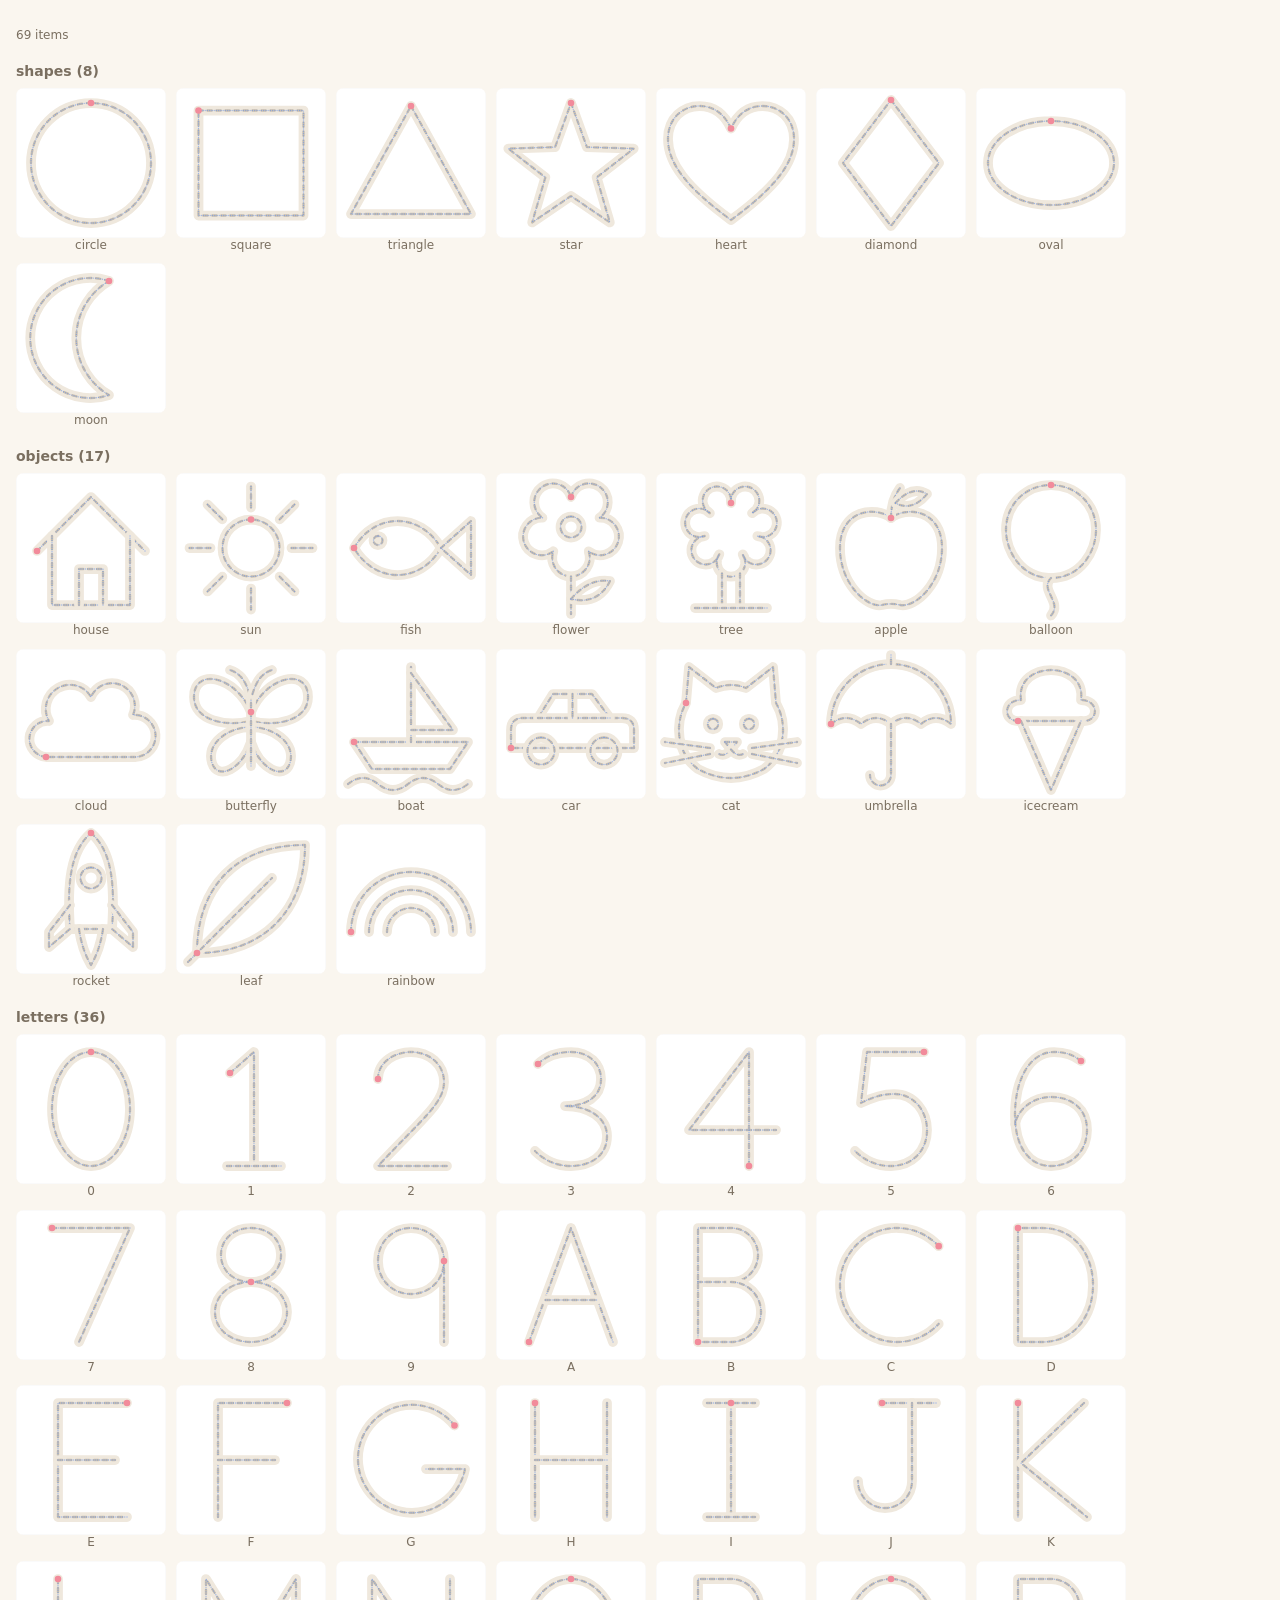
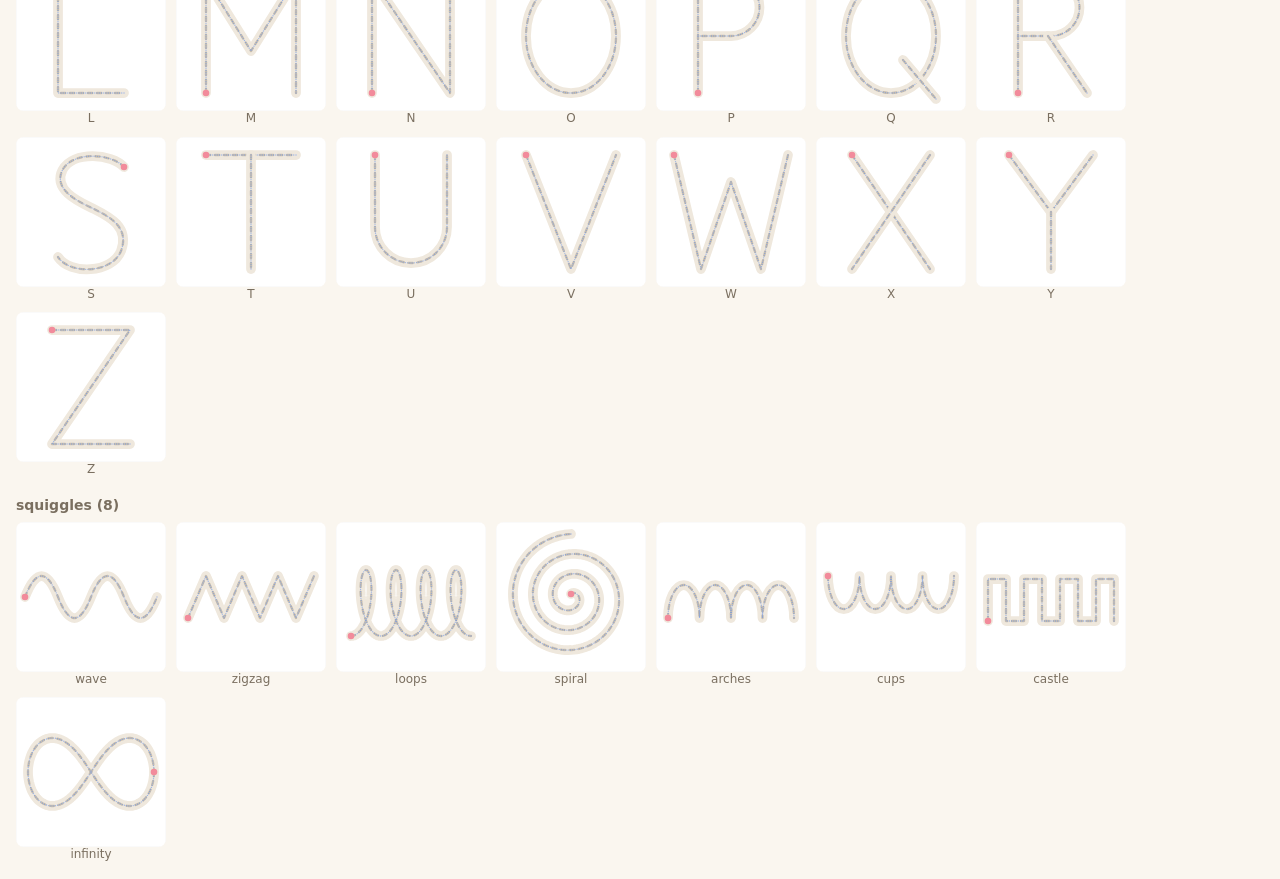
==== dev/gallery.html @ 2505b3d6 "Quiet Trace: a calm, featureless tracing game for iPad Pick a colour, then trace an endless, gently " ====
<!doctype html>
<html lang="en">
<head>
<meta charset="utf-8">
<meta name="viewport" content="width=device-width, initial-scale=1">
<title>Quiet Trace gallery</title>
<style>
  body { margin: 0; padding: 16px; background: #FAF6EF; font: 12px/1.3 system-ui, sans-serif; color: #7a6f60; }
  h2 { margin: 18px 0 8px; font-size: 14px; font-weight: 600; }
  .grid { display: flex; flex-wrap: wrap; gap: 10px; }
  figure { margin: 0; text-align: center; }
  canvas { background: #fff; border-radius: 8px; display: block; }
</style>
</head>
<body>
<p id="count"></p>
<div id="out"></div>
<script src="../shapes.js"></script>
<script>
  // Development only: every item with its track, dashed guide, sample points and start dot.
  const SIZE = +(new URLSearchParams(location.search).get('size') || 150), DPR = window.devicePixelRatio || 1;
  const only = new URLSearchParams(location.search).get('cat');
  let n = 0;
  for (const [cat, group] of Object.entries(QT.items)) {
    const h = document.createElement('h2');
    h.textContent = `${cat} (${Object.keys(group).length})`;
    const grid = document.createElement('div');
    grid.className = 'grid';
    out.append(h, grid);
    if (only && only !== cat) { h.remove(); grid.remove(); continue; }
    for (const [name, d] of Object.entries(group)) {
      n++;
      const fig = document.createElement('figure');
      const cv = document.createElement('canvas');
      cv.width = cv.height = SIZE * DPR;
      cv.style.width = cv.style.height = SIZE + 'px';
      const cap = document.createElement('figcaption');
      cap.textContent = name;
      fig.append(cv, cap);
      grid.append(fig);
      const ctx = cv.getContext('2d');
      ctx.setTransform(DPR * SIZE / 100, 0, 0, DPR * SIZE / 100, 0, 0);
      ctx.strokeStyle = '#eee'; ctx.lineWidth = 0.4; ctx.strokeRect(0, 0, 100, 100);
      ctx.lineCap = 'round'; ctx.lineJoin = 'round';
      const subs = QT.measure(d, 1.5);
      for (const s of subs) {
        const p = new Path2D(s.d);
        ctx.strokeStyle = '#EFE8DD'; ctx.lineWidth = 6.5; ctx.stroke(p);
        ctx.strokeStyle = '#C9BFB0'; ctx.lineWidth = 1.6; ctx.setLineDash([2.8, 3.2]); ctx.stroke(p); ctx.setLineDash([]);
        ctx.fillStyle = 'rgba(91,141,239,.55)';
        for (const q of s.pts) { ctx.beginPath(); ctx.arc(q.x, q.y, 0.45, 0, 7); ctx.fill(); }
      }
      const s0 = subs[0].pts[0];
      ctx.fillStyle = '#F28B9B'; ctx.beginPath(); ctx.arc(s0.x, s0.y, 2.2, 0, 7); ctx.fill();
    }
  }
  count.textContent = `${n} items`;
</script>
</body>
</html>
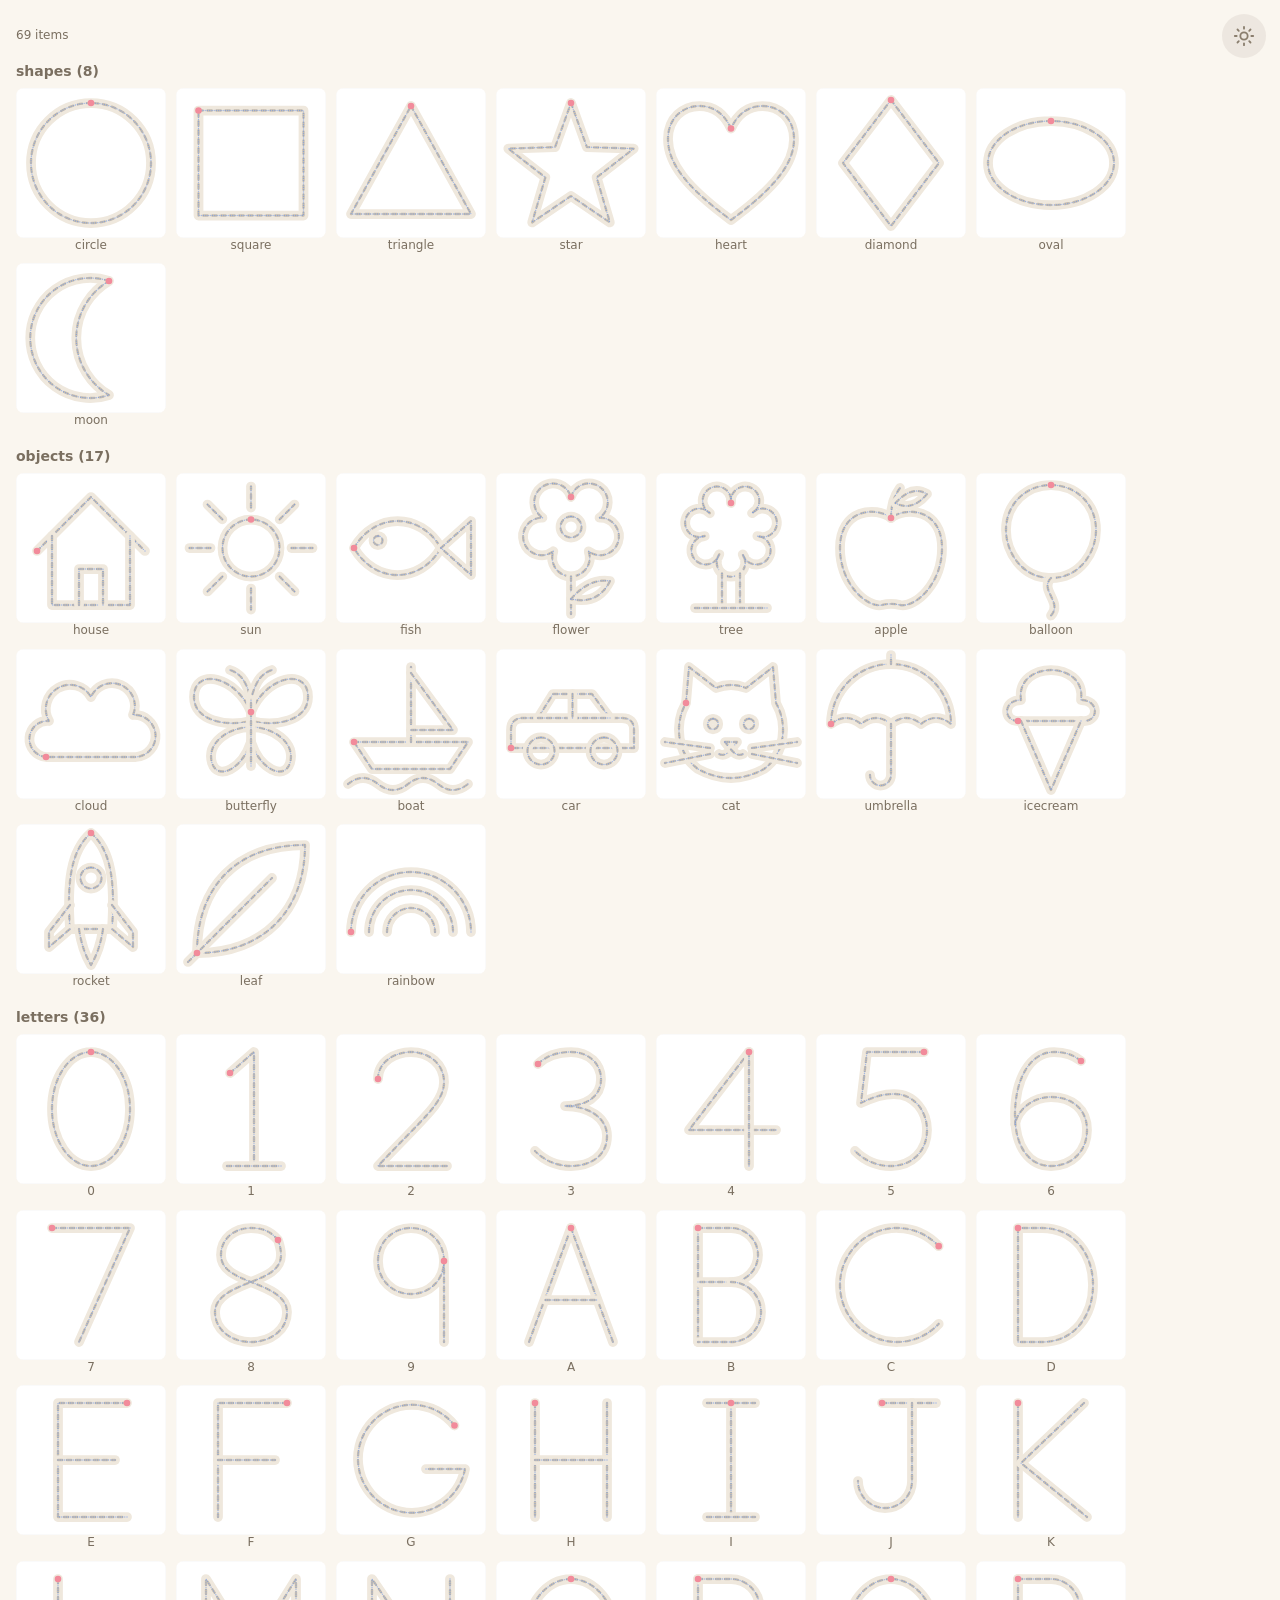
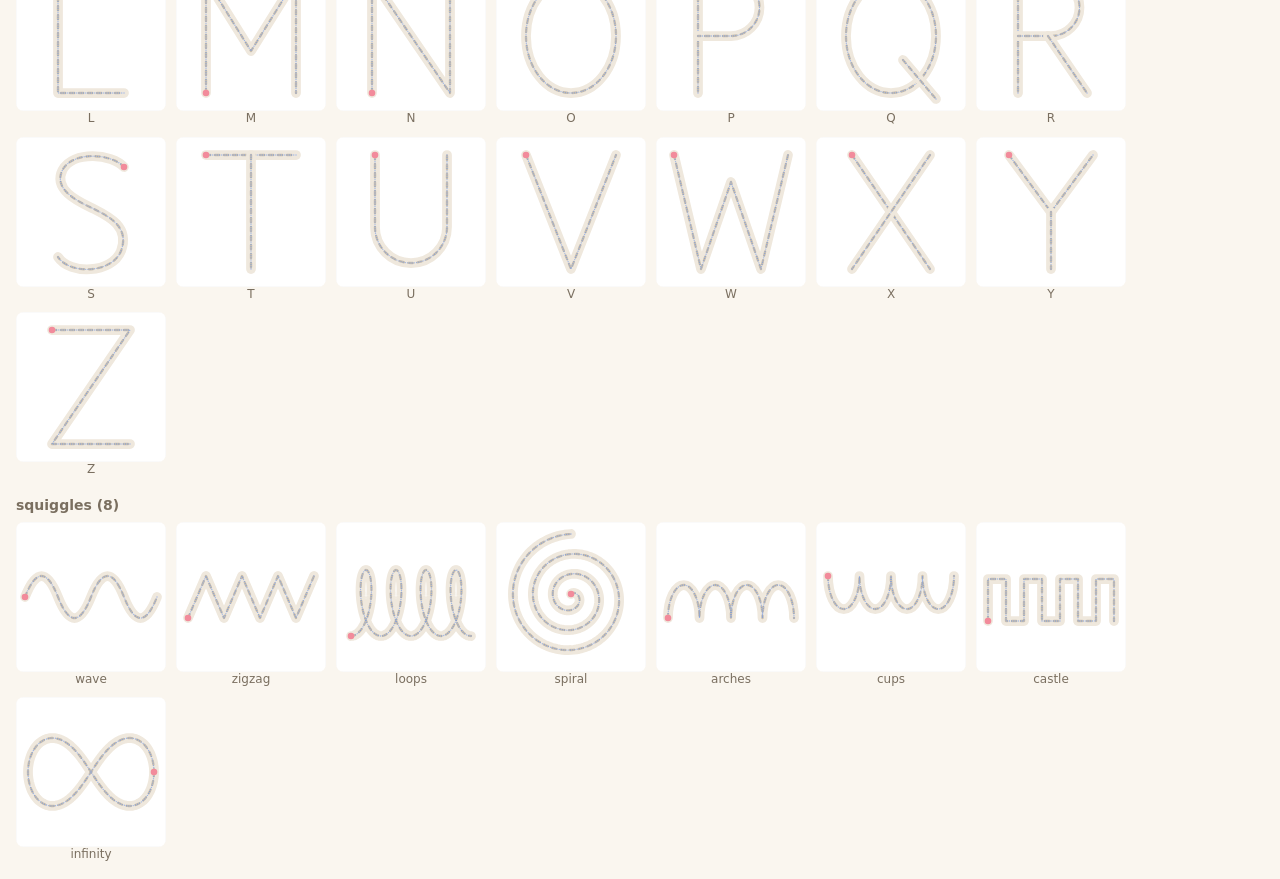
==== commit 9f32b7d1: "Add dark mode to the dev gallery Same palette and qt-theme storage key as the app, with a corner tog" ====
--- a/dev/gallery.html
+++ b/dev/gallery.html
@@ -4,15 +4,44 @@
 <meta charset="utf-8">
 <meta name="viewport" content="width=device-width, initial-scale=1">
 <title>Quiet Trace gallery</title>
+<script>
+// Same theme rule as the app: saved choice, else the system's.
+(function () {
+  var t = 'light';
+  try {
+    t = localStorage.getItem('qt-theme');
+    if (t !== 'light' && t !== 'dark') t = matchMedia('(prefers-color-scheme: dark)').matches ? 'dark' : 'light';
+  } catch (_) { /* storage blocked: stay light */ }
+  document.documentElement.dataset.theme = t;
+})();
+</script>
 <style>
-  body { margin: 0; padding: 16px; background: #FAF6EF; font: 12px/1.3 system-ui, sans-serif; color: #7a6f60; }
+  :root {
+    color-scheme: light;
+    --paper: #FAF6EF; --text: #7a6f60; --card: #fff; --frame: #eee; --track: #EFE8DD; --dash: #C9BFB0;
+    --toggle-fg: #8A7E6E; --toggle-bg: rgba(90, 70, 50, .08);
+  }
+  :root[data-theme="dark"] {
+    color-scheme: dark;
+    --paper: #1E1A16; --text: #B5AA9A; --card: #26211C; --frame: #3A332B; --track: #2D2721; --dash: #6B6054;
+    --toggle-fg: #C9BFB0; --toggle-bg: rgba(255, 255, 255, .08);
+  }
+  body { margin: 0; padding: 16px; background: var(--paper); font: 12px/1.3 system-ui, sans-serif; color: var(--text); }
   h2 { margin: 18px 0 8px; font-size: 14px; font-weight: 600; }
   .grid { display: flex; flex-wrap: wrap; gap: 10px; }
   figure { margin: 0; text-align: center; }
-  canvas { background: #fff; border-radius: 8px; display: block; }
+  canvas { background: var(--card); border-radius: 8px; display: block; }
+  #theme { position: fixed; top: 14px; right: 14px; width: 44px; height: 44px; display: grid; place-items: center; border: 0; border-radius: 50%; background: var(--toggle-bg); color: var(--toggle-fg); cursor: pointer; }
+  #theme svg { width: 22px; height: 22px; fill: none; stroke: currentColor; stroke-width: 2; stroke-linecap: round; stroke-linejoin: round; }
+  #theme .moon, :root[data-theme="dark"] #theme .sun { display: none; }
+  :root[data-theme="dark"] #theme .moon { display: block; }
 </style>
 </head>
 <body>
+<button id="theme" type="button" aria-label="Toggle dark mode">
+  <svg class="sun" viewBox="0 0 24 24" aria-hidden="true"><circle cx="12" cy="12" r="4"/><path d="M12 2v2M12 20v2M4.9 4.9l1.4 1.4M17.7 17.7l1.4 1.4M2 12h2M20 12h2M4.9 19.1l1.4-1.4M17.7 6.3l1.4-1.4"/></svg>
+  <svg class="moon" viewBox="0 0 24 24" aria-hidden="true"><path d="M20 14.5A8 8 0 0 1 9.5 4 8 8 0 1 0 20 14.5z"/></svg>
+</button>
 <p id="count"></p>
 <div id="out"></div>
 <script src="../shapes.js"></script>
@@ -20,6 +49,10 @@
   // Development only: every item with its track, dashed guide, sample points and start dot.
   const SIZE = +(new URLSearchParams(location.search).get('size') || 150), DPR = window.devicePixelRatio || 1;
   const only = new URLSearchParams(location.search).get('cat');
+  function render() {
+  const css = getComputedStyle(document.documentElement);
+  const FRAME = css.getPropertyValue('--frame').trim(), TRACK = css.getPropertyValue('--track').trim(), DASH = css.getPropertyValue('--dash').trim();
+  out.textContent = '';
   let n = 0;
   for (const [cat, group] of Object.entries(QT.items)) {
     const h = document.createElement('h2');
@@ -40,13 +73,13 @@
       grid.append(fig);
       const ctx = cv.getContext('2d');
       ctx.setTransform(DPR * SIZE / 100, 0, 0, DPR * SIZE / 100, 0, 0);
-      ctx.strokeStyle = '#eee'; ctx.lineWidth = 0.4; ctx.strokeRect(0, 0, 100, 100);
+      ctx.strokeStyle = FRAME; ctx.lineWidth = 0.4; ctx.strokeRect(0, 0, 100, 100);
       ctx.lineCap = 'round'; ctx.lineJoin = 'round';
       const subs = QT.measure(d, 1.5);
       for (const s of subs) {
         const p = new Path2D(s.d);
-        ctx.strokeStyle = '#EFE8DD'; ctx.lineWidth = 6.5; ctx.stroke(p);
-        ctx.strokeStyle = '#C9BFB0'; ctx.lineWidth = 1.6; ctx.setLineDash([2.8, 3.2]); ctx.stroke(p); ctx.setLineDash([]);
+        ctx.strokeStyle = TRACK; ctx.lineWidth = 6.5; ctx.stroke(p);
+        ctx.strokeStyle = DASH; ctx.lineWidth = 1.6; ctx.setLineDash([2.8, 3.2]); ctx.stroke(p); ctx.setLineDash([]);
         ctx.fillStyle = 'rgba(91,141,239,.55)';
         for (const q of s.pts) { ctx.beginPath(); ctx.arc(q.x, q.y, 0.45, 0, 7); ctx.fill(); }
       }
@@ -55,6 +88,20 @@
     }
   }
   count.textContent = `${n} items`;
+  }
+  render();
+
+  function setTheme(name, save) {
+    document.documentElement.dataset.theme = name;
+    if (save) { try { localStorage.setItem('qt-theme', name); } catch (_) { /* not fatal */ } }
+    render();
+  }
+  theme.addEventListener('click', () => setTheme(document.documentElement.dataset.theme === 'dark' ? 'light' : 'dark', true));
+  matchMedia('(prefers-color-scheme: dark)').addEventListener('change', (e) => {
+    let saved = null;
+    try { saved = localStorage.getItem('qt-theme'); } catch (_) { /* ignore */ }
+    if (!saved) setTheme(e.matches ? 'dark' : 'light', false);
+  });
 </script>
 </body>
 </html>
